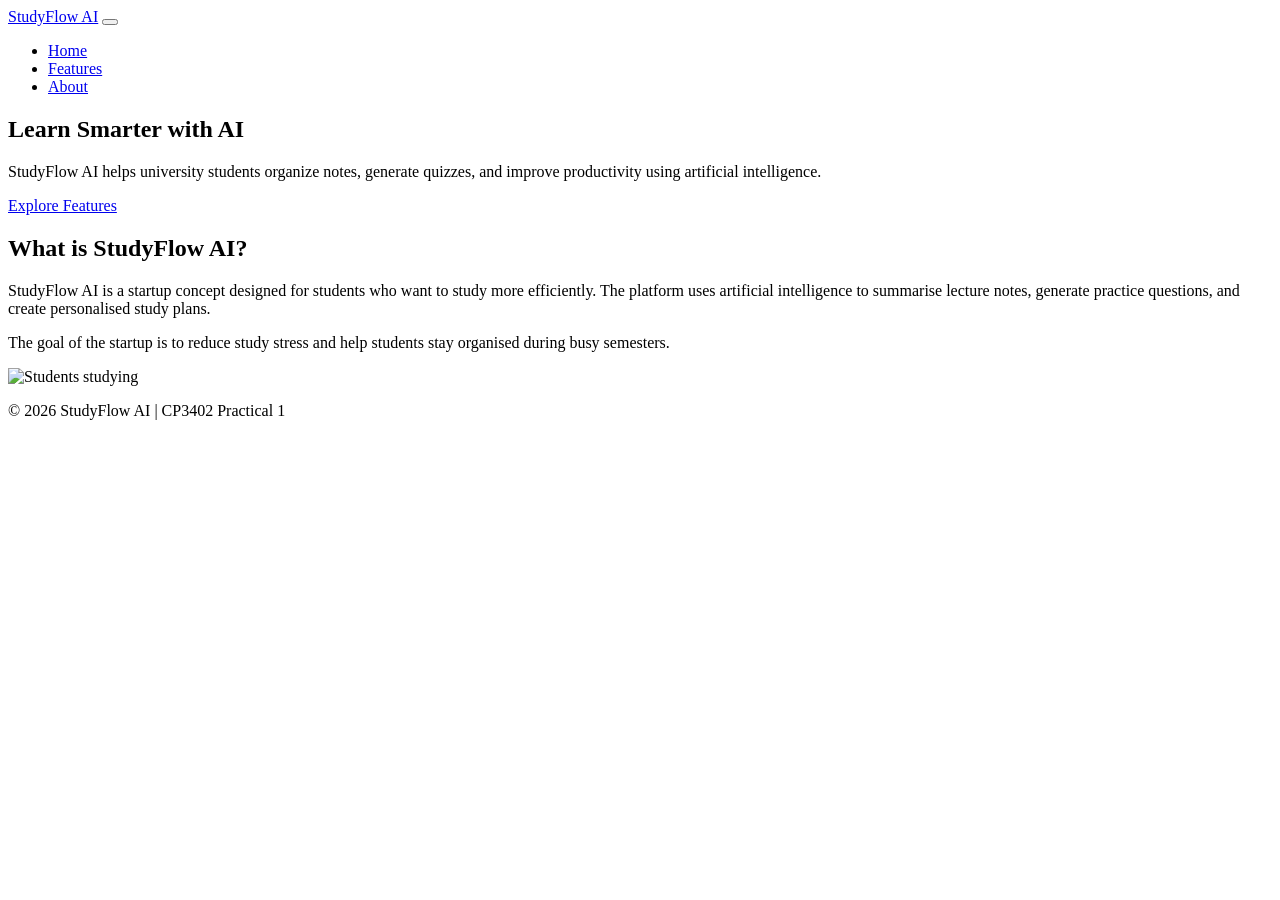
==== week1/index.html @ 320d0e05 "Add files via upload" ====
<!DOCTYPE html>
<!-- Navbar -->
<nav class="navbar navbar-expand-lg navbar-dark bg-dark">
    <div class="container">
        <a class="navbar-brand fw-bold" href="index.html">StudyFlow AI</a>

        <button class="navbar-toggler" type="button" data-bs-toggle="collapse" data-bs-target="#navbarNav">
            <span class="navbar-toggler-icon"></span>
        </button>

        <div class="collapse navbar-collapse" id="navbarNav">
            <ul class="navbar-nav ms-auto">
                <li class="nav-item">
                    <a class="nav-link active" href="index.html">Home</a>
                </li>
                <li class="nav-item">
                    <a class="nav-link" href="features.html">Features</a>
                </li>
                <li class="nav-item">
                    <a class="nav-link" href="about.html">About</a>
                </li>
            </ul>
        </div>
    </div>
</nav>

<!-- Hero Section -->
<section class="hero-section text-center text-light d-flex align-items-center">
    <div class="container">
        <h1 class="display-3 fw-bold">Learn Smarter with AI</h1>
        <p class="lead mt-4">
            StudyFlow AI helps university students organize notes, generate quizzes,
            and improve productivity using artificial intelligence.
        </p>

        <a href="features.html" class="btn btn-primary btn-lg mt-3">Explore Features</a>
    </div>
</section>

<!-- Intro Section -->
<section class="py-5">
    <div class="container">
        <div class="row align-items-center">
            <div class="col-md-6">
                <h2>What is StudyFlow AI?</h2>
                <p>
                    StudyFlow AI is a startup concept designed for students who want to study more efficiently.
                    The platform uses artificial intelligence to summarise lecture notes, generate practice
                    questions, and create personalised study plans.
                </p>

                <p>
                    The goal of the startup is to reduce study stress and help students stay organised during
                    busy semesters.
                </p>
            </div>

            <div class="col-md-6 text-center">
                <img src="https://images.unsplash.com/photo-1522202176988-66273c2fd55f?q=80&w=1200&auto=format&fit=crop"
                     class="img-fluid rounded shadow"
                     alt="Students studying">
            </div>
        </div>
    </div>
</section>

<!-- Footer -->
<footer class="bg-dark text-light text-center py-4 mt-5">
    <p class="mb-0">© 2026 StudyFlow AI | CP3402 Practical 1</p>
</footer>

<script src="https://cdn.jsdelivr.net/npm/bootstrap@5.3.3/dist/js/bootstrap.bundle.min.js"></script>
</body>
</html>
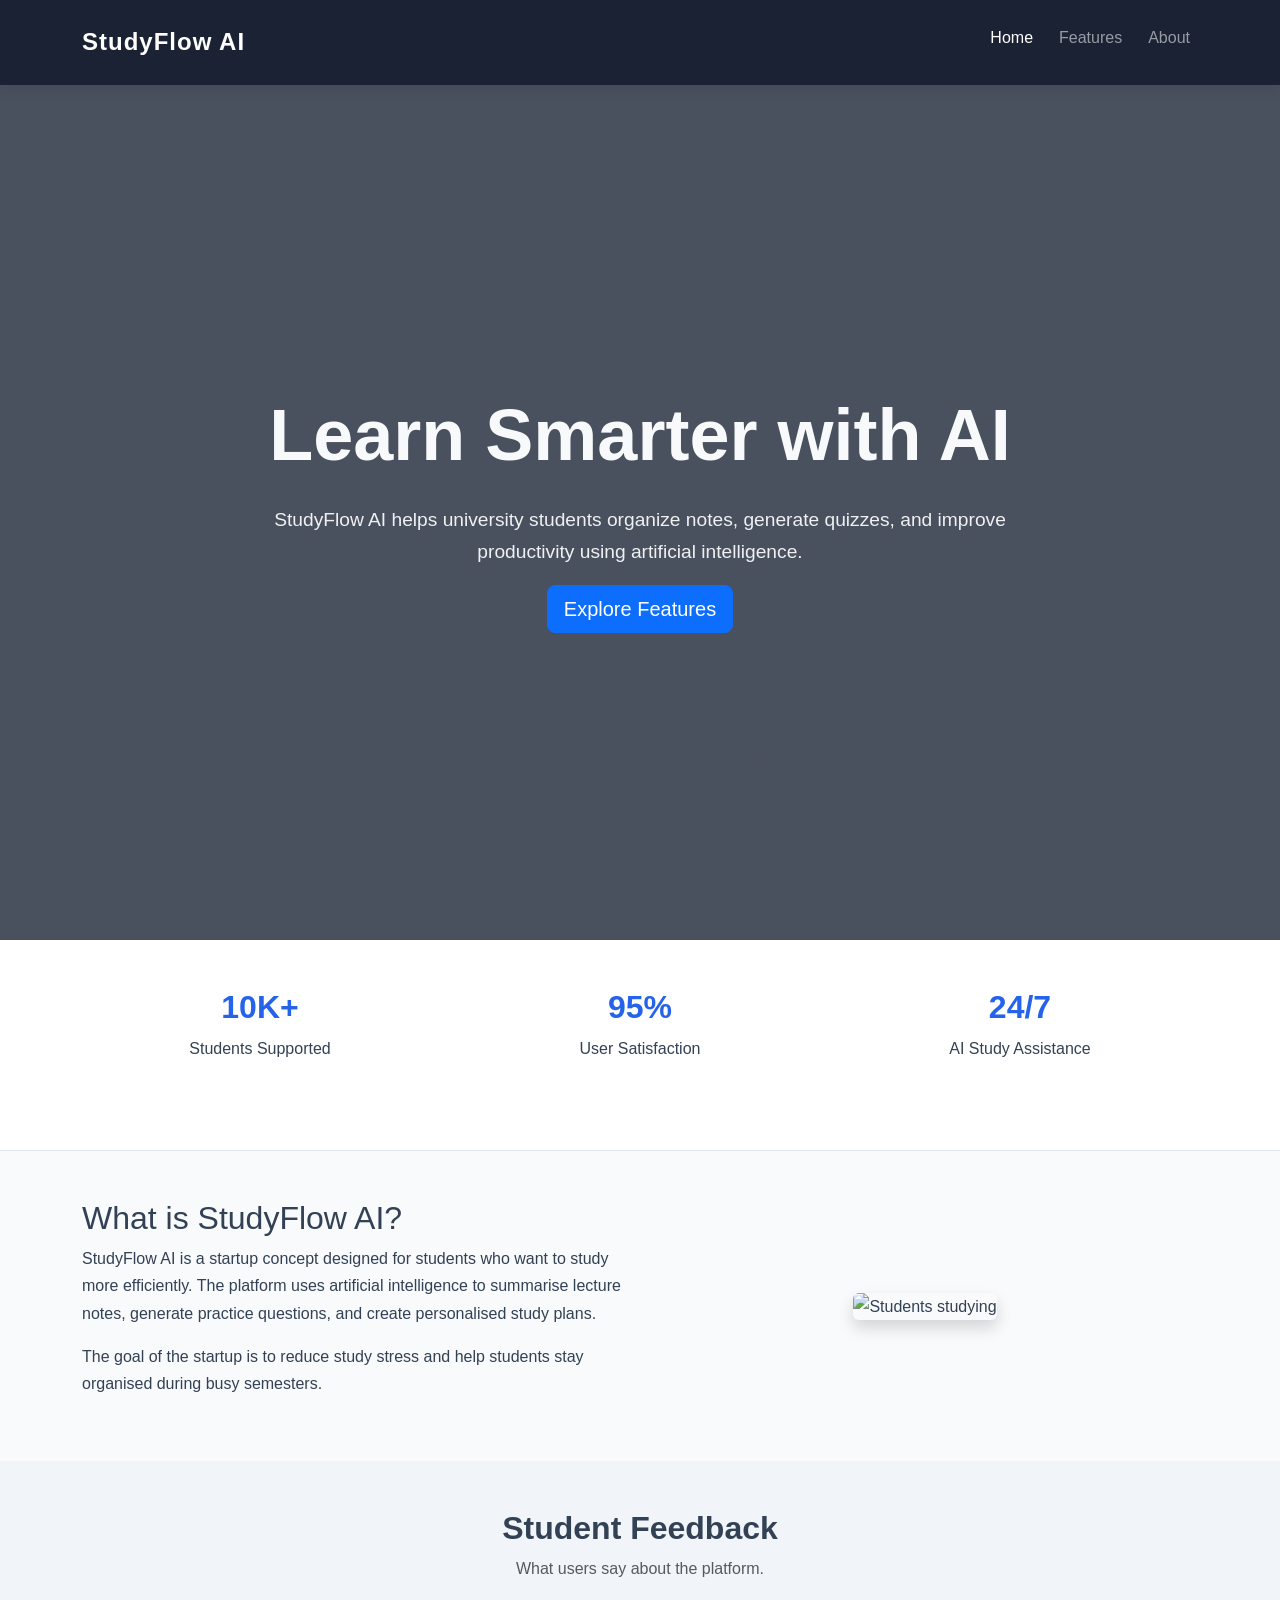
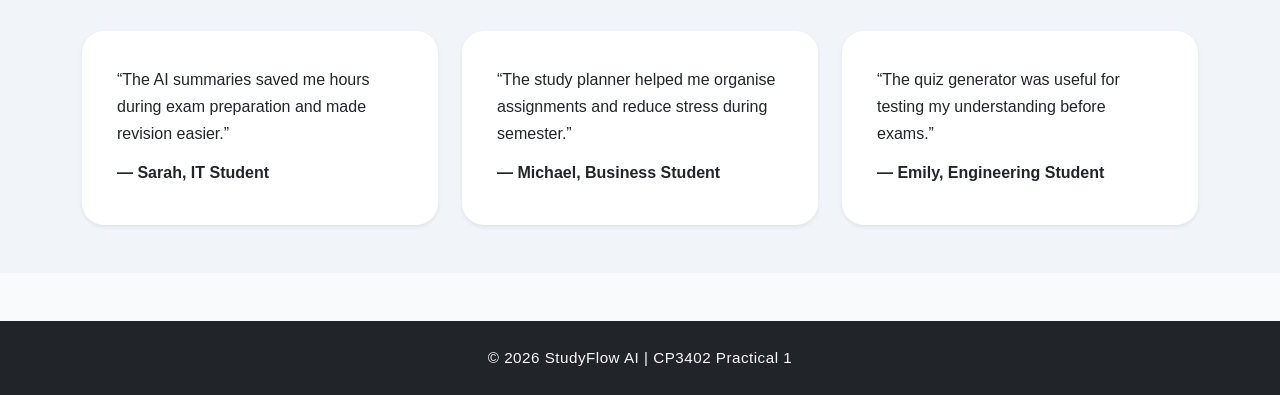
==== commit 4b0f7b77: "Add files via upload" ====
--- a/week1/index.html
+++ b/week1/index.html
@@ -1,4 +1,18 @@
 <!DOCTYPE html>
+<html lang="en">
+<head>
+    <meta charset="UTF-8">
+    <meta name="viewport" content="width=device-width, initial-scale=1.0">
+    <title>StudyFlow AI</title>
+
+    <!-- Bootstrap -->
+    <link href="https://cdn.jsdelivr.net/npm/bootstrap@5.3.3/dist/css/bootstrap.min.css" rel="stylesheet">
+
+    <!-- Custom CSS -->
+    <link rel="stylesheet" href="css/style.css">
+</head>
+<body>
+
 <!-- Navbar -->
 <nav class="navbar navbar-expand-lg navbar-dark bg-dark">
     <div class="container">
@@ -37,6 +51,28 @@
     </div>
 </section>
 
+<!-- Stats Section -->
+<section class="py-5 bg-white border-bottom">
+    <div class="container">
+        <div class="row text-center">
+            <div class="col-md-4 mb-4">
+                <h2 class="fw-bold text-primary">10K+</h2>
+                <p>Students Supported</p>
+            </div>
+
+            <div class="col-md-4 mb-4">
+                <h2 class="fw-bold text-primary">95%</h2>
+                <p>User Satisfaction</p>
+            </div>
+
+            <div class="col-md-4 mb-4">
+                <h2 class="fw-bold text-primary">24/7</h2>
+                <p>AI Study Assistance</p>
+            </div>
+        </div>
+    </div>
+</section>
+
 <!-- Intro Section -->
 <section class="py-5">
     <div class="container">
@@ -64,6 +100,51 @@
     </div>
 </section>
 
+<!-- Testimonials -->
+<section class="py-5 bg-light">
+    <div class="container">
+        <div class="text-center mb-5">
+            <h2 class="fw-bold">Student Feedback</h2>
+            <p class="text-muted">What users say about the platform.</p>
+        </div>
+
+        <div class="row g-4">
+            <div class="col-md-4">
+                <div class="card h-100 shadow-sm">
+                    <div class="card-body">
+                        <p>
+                            “The AI summaries saved me hours during exam preparation and made revision easier.”
+                        </p>
+                        <h6 class="fw-bold mt-3">— Sarah, IT Student</h6>
+                    </div>
+                </div>
+            </div>
+
+            <div class="col-md-4">
+                <div class="card h-100 shadow-sm">
+                    <div class="card-body">
+                        <p>
+                            “The study planner helped me organise assignments and reduce stress during semester.”
+                        </p>
+                        <h6 class="fw-bold mt-3">— Michael, Business Student</h6>
+                    </div>
+                </div>
+            </div>
+
+            <div class="col-md-4">
+                <div class="card h-100 shadow-sm">
+                    <div class="card-body">
+                        <p>
+                            “The quiz generator was useful for testing my understanding before exams.”
+                        </p>
+                        <h6 class="fw-bold mt-3">— Emily, Engineering Student</h6>
+                    </div>
+                </div>
+            </div>
+        </div>
+    </div>
+</section>
+
 <!-- Footer -->
 <footer class="bg-dark text-light text-center py-4 mt-5">
     <p class="mb-0">© 2026 StudyFlow AI | CP3402 Practical 1</p>
--- a/week1/css/style.css
+++ b/week1/css/style.css
@@ -0,0 +1,242 @@
+/* =========================
+   GLOBAL STYLES
+========================= */
+
+:root {
+    --primary-color: #2563eb;
+    --secondary-color: #1e293b;
+    --light-bg: #f8fafc;
+    --text-color: #334155;
+    --white: #ffffff;
+}
+
+* {
+    margin: 0;
+    padding: 0;
+    box-sizing: border-box;
+}
+
+html {
+    scroll-behavior: smooth;
+}
+
+body {
+    font-family: 'Segoe UI', Tahoma, Geneva, Verdana, sans-serif;
+    background-color: var(--light-bg);
+    color: var(--text-color);
+    line-height: 1.7;
+}
+
+section {
+    padding: 80px 0;
+}
+
+img {
+    max-width: 100%;
+    border-radius: 18px;
+}
+
+/* =========================
+   NAVBAR
+========================= */
+
+.navbar {
+    background-color: rgba(15, 23, 42, 0.95) !important;
+    backdrop-filter: blur(10px);
+    padding: 16px 0;
+    box-shadow: 0 2px 15px rgba(0,0,0,0.1);
+}
+
+.navbar-brand {
+    font-size: 1.5rem;
+    letter-spacing: 1px;
+    font-weight: 700;
+}
+
+.nav-link {
+    font-weight: 500;
+    margin-left: 10px;
+    transition: 0.3s ease;
+}
+
+.nav-link:hover {
+    color: #60a5fa !important;
+}
+
+/* =========================
+   HERO SECTION
+========================= */
+
+.hero-section {
+    background:
+        linear-gradient(rgba(15, 23, 42, 0.75), rgba(15, 23, 42, 0.75)),
+        url('https://images.unsplash.com/photo-1523240795612-9a054b0db644?q=80&w=1600&auto=format&fit=crop');
+
+    background-size: cover;
+    background-position: center;
+    min-height: 95vh;
+
+    display: flex;
+    align-items: center;
+    justify-content: center;
+
+    text-align: center;
+}
+
+.hero-section h1 {
+    font-size: 4.5rem;
+    font-weight: 800;
+    margin-bottom: 25px;
+}
+
+.hero-section p {
+    font-size: 1.2rem;
+    max-width: 750px;
+    margin: 0 auto;
+    opacity: 0.95;
+}
+
+/* =========================
+
+.btn-primary {
+    background: linear-gradient(135deg, #2563eb, #3b82f6);
+    border: none;
+    border-radius: 50px;
+    padding: 14px 34px;
+    font-weight: 600;
+    transition: all 0.3s ease;
+    box-shadow: 0 8px 20px rgba(37,99,235,0.25);
+}
+
+.btn-primary:hover {
+    transform: translateY(-3px);
+    box-shadow: 0 12px 25px rgba(37,99,235,0.35);
+}
+
+/* =========================
+   PAGE HEADER
+========================= */
+
+.page-header {
+    background: linear-gradient(135deg, #2563eb, #60a5fa);
+    color: white;
+    padding: 120px 20px 80px;
+}
+
+.page-header h1 {
+    font-weight: 800;
+}
+
+/* =========================
+   CARDS
+========================= */
+
+.card {
+    border: none;
+    border-radius: 22px;
+    overflow: hidden;
+    background: white;
+    transition: all 0.35s ease;
+}
+
+.card:hover {
+    transform: translateY(-10px);
+    box-shadow: 0 18px 40px rgba(0,0,0,0.12);
+}
+
+.card-body {
+    padding: 35px;
+}
+
+.card-title {
+    font-size: 1.35rem;
+    font-weight: 700;
+    margin-bottom: 18px;
+    color: var(--secondary-color);
+}
+
+.card-text {
+    color: #64748b;
+}
+
+/* =========================
+   STATISTICS SECTION
+========================= */
+
+.bg-white {
+    background-color: white !important;
+}
+
+.border-bottom {
+    border-bottom: 1px solid #e2e8f0 !important;
+}
+
+.text-primary {
+    color: var(--primary-color) !important;
+}
+
+/* =========================
+   TESTIMONIALS
+========================= */
+
+.bg-light {
+    background-color: #f1f5f9 !important;
+}
+
+/* =========================
+   ABOUT PAGE
+========================= */
+
+ul li {
+    margin-bottom: 10px;
+}
+
+/* =========================
+   FOOTER
+========================= */
+
+footer {
+    background-color: #0f172a !important;
+    color: white;
+    padding: 25px 0;
+    font-size: 0.95rem;
+    letter-spacing: 0.5px;
+}
+
+/* =========================
+   RESPONSIVE DESIGN
+========================= */
+
+@media (max-width: 992px) {
+    .hero-section h1 {
+        font-size: 3.5rem;
+    }
+}
+
+@media (max-width: 768px) {
+
+    section {
+        padding: 60px 0;
+    }
+
+    .hero-section {
+        min-height: 80vh;
+        padding: 80px 20px;
+    }
+
+    .hero-section h1 {
+        font-size: 2.6rem;
+    }
+
+    .hero-section p {
+        font-size: 1rem;
+    }
+
+    .page-header {
+        padding: 100px 20px 60px;
+    }
+
+    .card-body {
+        padding: 28px;
+    }
+}
